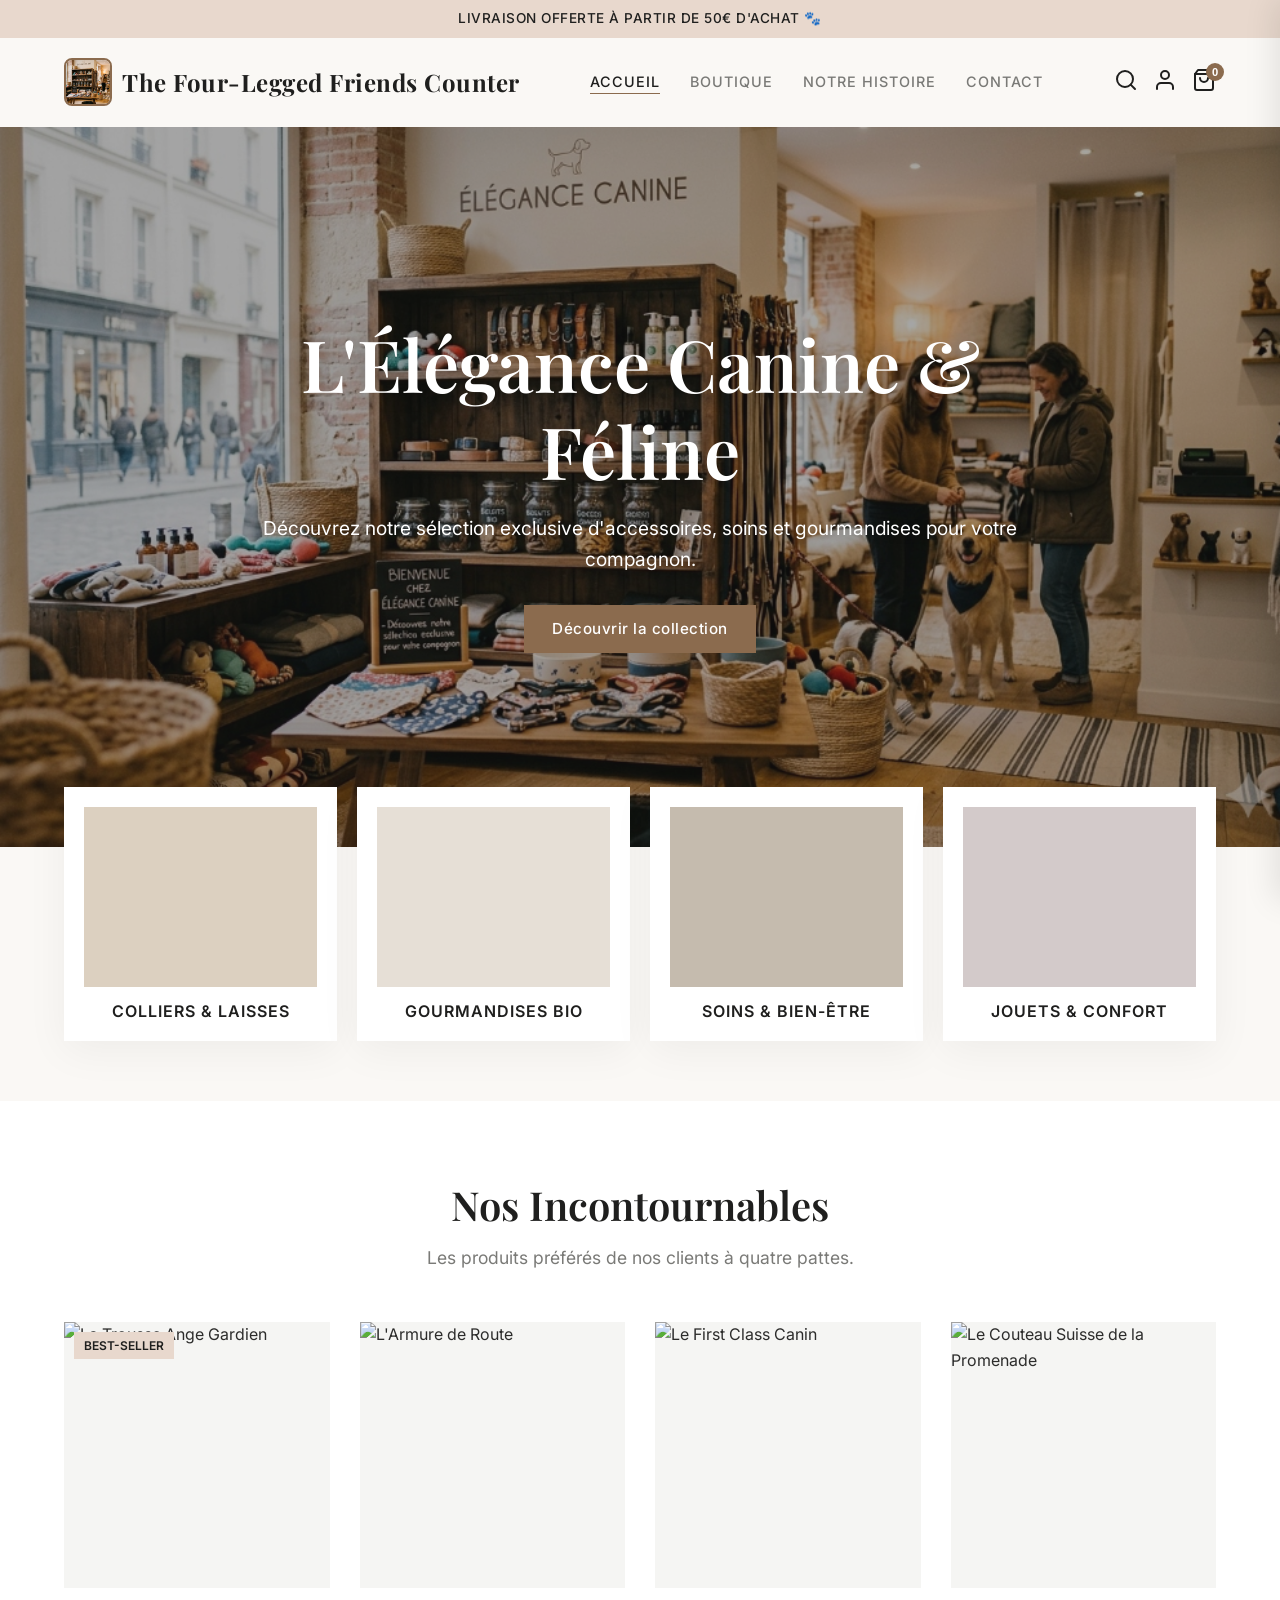
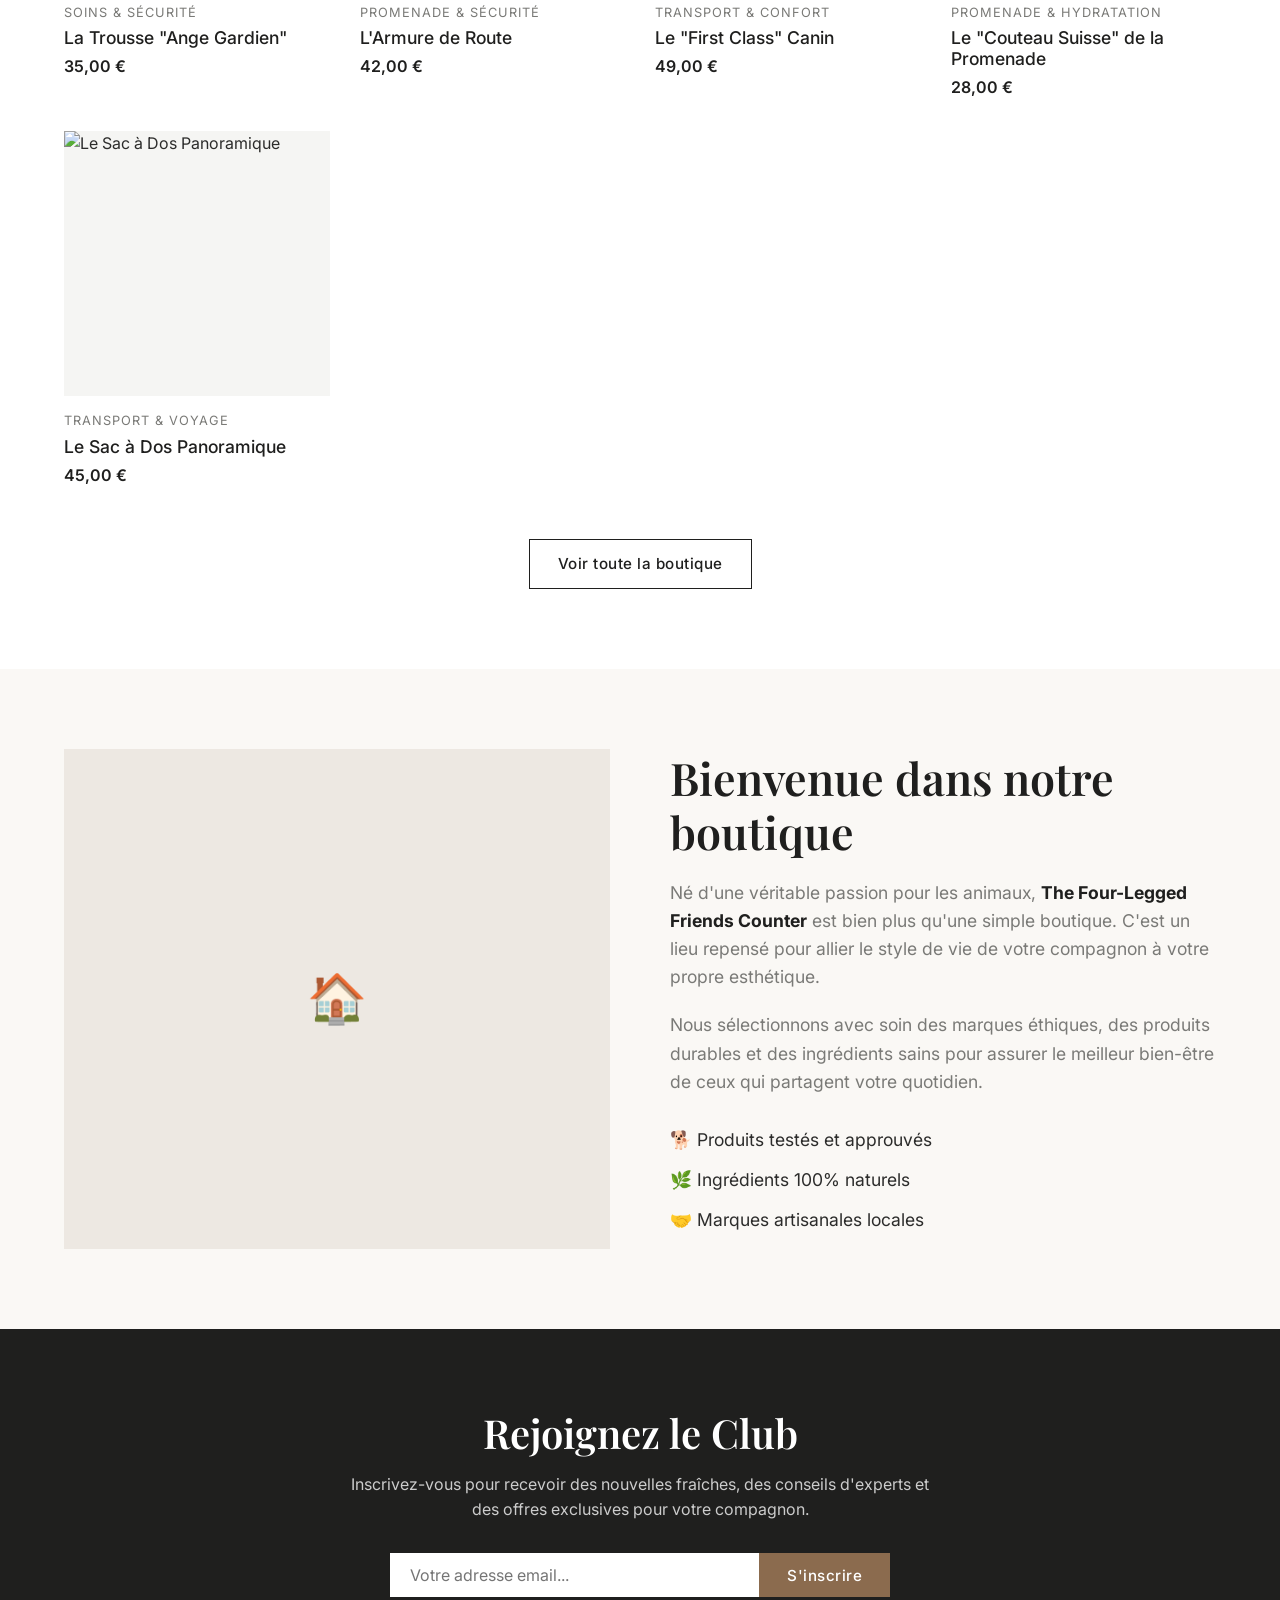
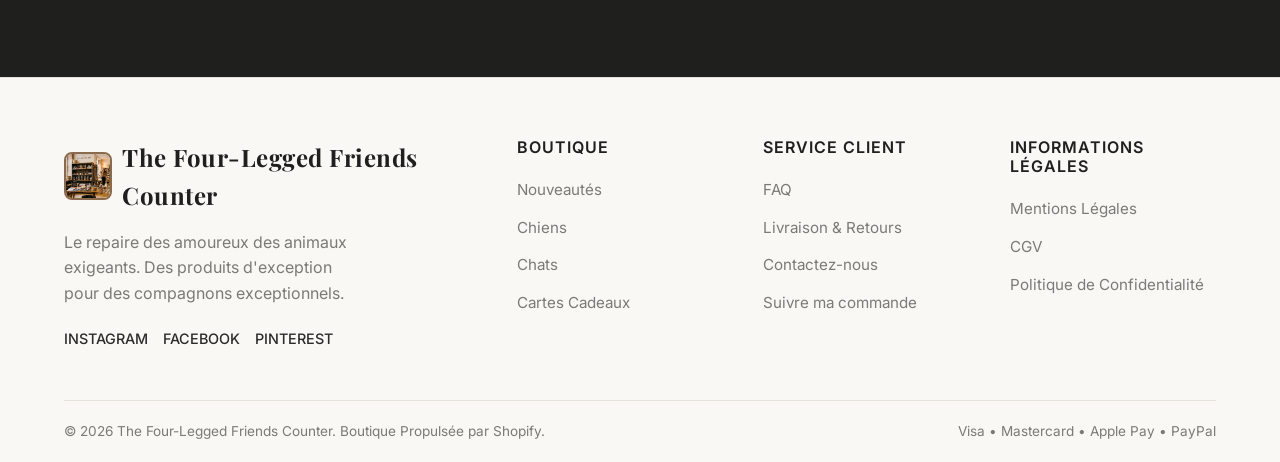
==== index.html @ a569f959 "Add files via upload" ====
<!DOCTYPE html>
<html lang="fr">
<head>
    <meta charset="UTF-8">
    <meta name="viewport" content="width=device-width, initial-scale=1.0">
    <title>The Four-Legged Friends Counter - Boutique Premium</title>
    <meta name="description" content="Découvrez notre sélection exclusive d'accessoires, de soins et de gourmandises pour votre compagnon à quatre pattes.">
    <link href="https://fonts.googleapis.com/css2?family=Inter:wght@300;400;500;600&family=Playfair+Display:ital,wght@0,400;0,600;0,700;1,400&display=swap" rel="stylesheet">
    <link rel="stylesheet" href="styles.css">
</head>
<body>
    
    <!-- Notification Banner -->
    <div class="top-banner">
        <span>Livraison offerte à partir de 50€ d'achat 🐾</span>
    </div>

    <!-- Navigation -->
    <nav class="navbar">
        <div class="container nav-container">
            <div class="mobile-menu-btn" aria-label="Menu">
                <span></span>
                <span></span>
                <span></span>
            </div>
            
            <div class="logo">
                <img src="boutique-image.jpg" alt="Logo The Four-Legged Friends Counter" class="logo-image">
                <span class="logo-text">The Four-Legged Friends Counter</span>
            </div>
            
            <ul class="nav-links">
                <li><a href="#hero" class="active">Accueil</a></li>
                <li><a href="#shop">Boutique</a></li>
                <li><a href="#about">Notre Histoire</a></li>
                <li><a href="#contact">Contact</a></li>
            </ul>
            
            <div class="nav-icons">
                <button class="icon-btn" aria-label="Recherche">
                    <svg width="24" height="24" viewBox="0 0 24 24" fill="none" stroke="currentColor" stroke-width="2" stroke-linecap="round" stroke-linejoin="round"><circle cx="11" cy="11" r="8"></circle><line x1="21" y1="21" x2="16.65" y2="16.65"></line></svg>
                </button>
                <button class="icon-btn" aria-label="Compte">
                    <svg width="24" height="24" viewBox="0 0 24 24" fill="none" stroke="currentColor" stroke-width="2" stroke-linecap="round" stroke-linejoin="round"><path d="M20 21v-2a4 4 0 0 0-4-4H8a4 4 0 0 0-4 4v2"></path><circle cx="12" cy="7" r="4"></circle></svg>
                </button>
                <button class="icon-btn cart-btn" aria-label="Panier">
                    <svg width="24" height="24" viewBox="0 0 24 24" fill="none" stroke="currentColor" stroke-width="2" stroke-linecap="round" stroke-linejoin="round"><path d="M6 2L3 6v14a2 2 0 0 0 2 2h14a2 2 0 0 0 2-2V6l-3-4z"></path><line x1="3" y1="6" x2="21" y2="6"></line><path d="M16 10a4 4 0 0 1-8 0"></path></svg>
                    <span class="cart-count">0</span>
                </button>
            </div>
        </div>
    </nav>

    <!-- Hero Section -->
    <section id="hero" class="hero">
        <div class="hero-overlay"></div>
        <div class="hero-content">
            <h1 class="fade-in-up">L'Élégance Canine & Féline</h1>
            <p class="fade-in-up delay-1">Découvrez notre sélection exclusive d'accessoires, soins et gourmandises pour votre compagnon.</p>
            <div class="hero-actions fade-in-up delay-2">
                <a href="#shop" class="btn btn-primary">Découvrir la collection</a>
            </div>
        </div>
    </section>

    <!-- Categories -->
    <section class="categories">
        <div class="container categories-container scroll-reveal">
            <a href="#" class="category-card">
                <div class="category-img" style="background-color: #DCD0C0;"></div>
                <h3>Colliers & Laisses</h3>
            </a>
            <a href="#" class="category-card">
                <div class="category-img" style="background-color: #E6DFD6;"></div>
                <h3>Gourmandises Bio</h3>
            </a>
            <a href="#" class="category-card">
                <div class="category-img" style="background-color: #C5BBAE;"></div>
                <h3>Soins & Bien-être</h3>
            </a>
            <a href="#" class="category-card">
                <div class="category-img" style="background-color: #D3CACA;"></div>
                <h3>Jouets & Confort</h3>
            </a>
        </div>
    </section>

    <!-- Best Sellers -->
    <section id="shop" class="shop section-padding bg-light">
        <div class="container">
            <div class="section-header scroll-reveal">
                <h2>Nos Incontournables</h2>
                <p>Les produits préférés de nos clients à quatre pattes.</p>
            </div>
            
            <div class="product-grid">
                <!-- Product 1 -->
                <div class="product-card scroll-reveal delay-1">
                    <a href="product-ange-gardien.html" style="display: block; text-decoration: none; color: inherit;">
                        <div class="product-image">
                            <div class="badge-new">Best-seller</div>
                            <img src="https://ae01.alicdn.com/kf/Acf8ec74ff1d0488eab3ec6f177c57ce6x.jpg" alt="La Trousse Ange Gardien" />
                            <button class="quick-add" onclick="event.preventDefault(); window.location.href='product-ange-gardien.html'">Découvrir</button>
                        </div>
                    </a>
                    <div class="product-info">
                        <p class="category">Soins & Sécurité</p>
                        <h3><a href="product-ange-gardien.html">La Trousse "Ange Gardien"</a></h3>
                        <div class="price">35,00 €</div>
                    </div>
                </div>
                <!-- Product 2 -->
                <div class="product-card scroll-reveal delay-2">
                    <a href="product-armure-route.html" style="display: block; text-decoration: none; color: inherit;">
                        <div class="product-image">
                            <img src="https://ae01.alicdn.com/kf/S309991a40dd04640a1084c86e1a73d37F.jpg" alt="L'Armure de Route" />
                            <button class="quick-add" onclick="event.preventDefault(); window.location.href='product-armure-route.html'">Découvrir</button>
                        </div>
                    </a>
                    <div class="product-info">
                        <p class="category">Promenade & Sécurité</p>
                        <h3><a href="product-armure-route.html">L'Armure de Route</a></h3>
                        <div class="price">42,00 €</div>
                    </div>
                </div>
                <!-- Product 3 -->
                <div class="product-card scroll-reveal delay-3">
                    <a href="product-first-class.html" style="display: block; text-decoration: none; color: inherit;">
                        <div class="product-image">
                            <img src="https://ae01.alicdn.com/kf/S0fc1a9489b9b43ae8da433bcb923e2eeB.jpg" alt="Le First Class Canin" />
                            <button class="quick-add" onclick="event.preventDefault(); window.location.href='product-first-class.html'">Découvrir</button>
                        </div>
                    </a>
                    <div class="product-info">
                        <p class="category">Transport & Confort</p>
                        <h3><a href="product-first-class.html">Le "First Class" Canin</a></h3>
                        <div class="price">49,00 €</div>
                    </div>
                </div>
                <!-- Product 4 -->
                <div class="product-card scroll-reveal delay-4">
                    <a href="product-couteau-suisse.html" style="display: block; text-decoration: none; color: inherit;">
                        <div class="product-image">
                            <img src="https://ae01.alicdn.com/kf/S9a13d225f34943d09e1323f3414703ceE.jpg" alt="Le Couteau Suisse de la Promenade" />
                            <button class="quick-add" onclick="event.preventDefault(); window.location.href='product-couteau-suisse.html'">Découvrir</button>
                        </div>
                    </a>
                    <div class="product-info">
                        <p class="category">Promenade & Hydratation</p>
                        <h3><a href="product-couteau-suisse.html">Le "Couteau Suisse" de la Promenade</a></h3>
                        <div class="price">28,00 €</div>
                    </div>
                </div>
                <!-- Product 5 -->
                <div class="product-card scroll-reveal delay-1">
                    <a href="product-sac-a-dos.html" style="display: block; text-decoration: none; color: inherit;">
                        <div class="product-image">
                            <img src="https://ae01.alicdn.com/kf/S049ee8495c1d48ef8c4969fe3171468e9.jpg" alt="Le Sac à Dos Panoramique" />
                            <button class="quick-add" onclick="event.preventDefault(); window.location.href='product-sac-a-dos.html'">Découvrir</button>
                        </div>
                    </a>
                    <div class="product-info">
                        <p class="category">Transport & Voyage</p>
                        <h3><a href="product-sac-a-dos.html">Le Sac à Dos Panoramique</a></h3>
                        <div class="price">45,00 €</div>
                    </div>
                </div>
            </div>
            
            <div class="view-all text-center" style="margin-top: 50px;">
                <a href="#" class="btn btn-outline">Voir toute la boutique</a>
            </div>
        </div>
    </section>

    <!-- About Section -->
    <section id="about" class="about section-padding">
        <div class="container about-container">
            <div class="about-image scroll-reveal">
                <!-- Placeholder for boutique picture -->
                <div class="image-wrapper" style="background-color: #EDE8E2; width: 100%; height: 500px; display: flex; align-items: center; justify-content: center; font-size: 3rem;">
                    🏠
                </div>
            </div>
            <div class="about-content scroll-reveal delay-2">
                <h2>Bienvenue dans notre boutique</h2>
                <p>Né d'une véritable passion pour les animaux, <strong>The Four-Legged Friends Counter</strong> est bien plus qu'une simple boutique. C'est un lieu repensé pour allier le style de vie de votre compagnon à votre propre esthétique.</p>
                <p>Nous sélectionnons avec soin des marques éthiques, des produits durables et des ingrédients sains pour assurer le meilleur bien-être de ceux qui partagent votre quotidien.</p>
                <ul class="benefits">
                    <li>🐕 Produits testés et approuvés</li>
                    <li>🌿 Ingrédients 100% naturels</li>
                    <li>🤝 Marques artisanales locales</li>
                </ul>
            </div>
        </div>
    </section>

    <!-- Newsletter -->
    <section class="newsletter bg-dark section-padding text-center">
        <div class="container">
            <div class="newsletter-content scroll-reveal">
                <h2>Rejoignez le Club</h2>
                <p>Inscrivez-vous pour recevoir des nouvelles fraîches, des conseils d'experts et des offres exclusives pour votre compagnon.</p>
                <form class="newsletter-form" onsubmit="event.preventDefault(); alert('Merci pour votre inscription !');">
                    <input type="email" placeholder="Votre adresse email..." required>
                    <button type="submit" class="btn btn-primary">S'inscrire</button>
                </form>
            </div>
        </div>
    </section>

    <!-- Footer -->
    <footer id="contact" class="footer">
        <div class="container">
            <div class="footer-grid">
                <div class="footer-brand">
                    <div class="logo">
                        <img src="boutique-image.jpg" alt="Logo Boutique" class="logo-image">
                        <span class="logo-text">The Four-Legged Friends Counter</span>
                    </div>
                    <p>Le repaire des amoureux des animaux exigeants. Des produits d'exception pour des compagnons exceptionnels.</p>
                    <div class="socials">
                        <a href="#">Instagram</a>
                        <a href="#">Facebook</a>
                        <a href="#">Pinterest</a>
                    </div>
                </div>
                
                <div class="footer-links">
                    <h3>Boutique</h3>
                    <ul>
                        <li><a href="#">Nouveautés</a></li>
                        <li><a href="#">Chiens</a></li>
                        <li><a href="#">Chats</a></li>
                        <li><a href="#">Cartes Cadeaux</a></li>
                    </ul>
                </div>
                
                <div class="footer-links">
                    <h3>Service Client</h3>
                    <ul>
                        <li><a href="#">FAQ</a></li>
                        <li><a href="#">Livraison & Retours</a></li>
                        <li><a href="#">Contactez-nous</a></li>
                        <li><a href="#">Suivre ma commande</a></li>
                    </ul>
                </div>
                
                <div class="footer-links">
                    <h3>Informations Légales</h3>
                    <ul>
                        <li><a href="#">Mentions Légales</a></li>
                        <li><a href="#">CGV</a></li>
                        <li><a href="#">Politique de Confidentialité</a></li>
                    </ul>
                </div>
            </div>
            <div class="footer-bottom">
                <p>&copy; 2026 The Four-Legged Friends Counter. Boutique Propulsée par Shopify.</p>
                <div class="payments">
                    <!-- Text placeholders for payment icons -->
                    <span>Visa</span> • <span>Mastercard</span> • <span>Apple Pay</span> • <span>PayPal</span>
                </div>
            </div>
        </div>
    </footer>

    <!-- Cart Sidebar (Overlay) -->
    <div class="cart-overlay"></div>
    <div class="cart-sidebar">
        <div class="cart-header">
            <h3>Votre Panier</h3>
            <button class="close-cart">&times;</button>
        </div>
        <div class="cart-items">
            <!-- Empty state -->
            <div class="empty-cart">
                <div class="cart-icon">🛒</div>
                <p>Votre panier est vide pour le moment.</p>
                <button class="btn btn-primary close-cart-btn">Continuer mes achats</button>
            </div>
        </div>
        <div class="cart-footer" style="display: none;">
            <div class="cart-total">
                <span>Sous-total</span>
                <span class="total-price">0,00 €</span>
            </div>
            <p class="tax-note">Taxes incluses et frais de port calculés à l'étape de paiement.</p>
            <button class="btn btn-primary btn-full checkout-btn">Procéder au paiement</button>
        </div>
    </div>

    <script src="script.js"></script>
</body>
</html>
---- styles.css ----
/* Base & Variables */
:root {
    /* Colors inspired by "Élégance Canine" boutique: Warm, earthy, elegant */
    --clr-bg: #FAF8F5; /* Warm off-white */
    --clr-text: #2C2C2B; /* Dark slate for text */
    --clr-text-light: #7A7A77;
    --clr-primary: #8B6B4E; /* Earthy brown/gold */
    --clr-primary-hover: #73573D;
    --clr-accent: #E8D8CD; /* Light cream/blush */
    --clr-border: #E5E0D8;
    --clr-dark: #1F1F1E;
    
    /* Typography */
    --font-heading: 'Playfair Display', serif;
    --font-body: 'Inter', sans-serif;
    
    --transition-fast: 0.2s ease;
    --transition-smooth: 0.4s cubic-bezier(0.25, 0.8, 0.25, 1);
}

* {
    margin: 0;
    padding: 0;
    box-sizing: border-box;
}

html {
    scroll-behavior: smooth;
}

body {
    font-family: var(--font-body);
    background-color: var(--clr-bg);
    color: var(--clr-text);
    line-height: 1.6;
    overflow-x: hidden;
}

img {
    max-width: 100%;
    height: auto;
    display: block;
}

a {
    text-decoration: none;
    color: inherit;
    transition: var(--transition-fast);
}

ul {
    list-style: none;
}

h1, h2, h3, h4, h5, h6 {
    font-family: var(--font-heading);
    font-weight: 600;
    line-height: 1.2;
    color: var(--clr-dark);
}

.container {
    max-width: 1280px;
    margin: 0 auto;
    padding: 0 5%;
}

.text-center { text-align: center; }
.section-padding { padding: 80px 0; }
.bg-light { background-color: #FFFFFF; }
.bg-dark { background-color: var(--clr-dark); color: #fff; }

/* Buttons */
.btn {
    display: inline-block;
    padding: 12px 28px;
    font-family: var(--font-body);
    font-weight: 500;
    text-align: center;
    border: none;
    cursor: pointer;
    transition: var(--transition-smooth);
    letter-spacing: 0.5px;
    font-size: 0.95rem;
}

.btn-primary {
    background-color: var(--clr-primary);
    color: #fff;
}

.btn-primary:hover {
    background-color: var(--clr-primary-hover);
}

.btn-outline {
    background-color: transparent;
    border: 1px solid var(--clr-dark);
    color: var(--clr-dark);
}

.btn-outline:hover {
    background-color: var(--clr-dark);
    color: #fff;
}

.btn-full {
    width: 100%;
}

/* Top Banner */
.top-banner {
    background-color: var(--clr-accent);
    color: var(--clr-dark);
    text-align: center;
    padding: 8px;
    font-size: 0.85rem;
    font-weight: 500;
    letter-spacing: 0.5px;
    text-transform: uppercase;
}

/* Navbar */
.navbar {
    background-color: var(--clr-bg);
    padding: 20px 0;
    position: sticky;
    top: 0;
    z-index: 100;
    border-bottom: 1px solid transparent;
    transition: var(--transition-smooth);
}

.navbar.scrolled {
    background-color: rgba(250, 248, 245, 0.95);
    backdrop-filter: blur(8px);
    border-bottom: 1px solid var(--clr-border);
    padding: 15px 0;
}

.nav-container {
    display: flex;
    justify-content: space-between;
    align-items: center;
}

.logo {
    display: flex;
    align-items: center;
    gap: 10px;
    font-family: var(--font-heading);
    font-size: 1.5rem;
    font-weight: 700;
    color: var(--clr-dark);
}

.logo-image {
    height: 48px;
    width: 48px;
    object-fit: cover;
    border-radius: 8px;
    border: 2px solid var(--clr-primary);
}

.logo-text {
    letter-spacing: 0.5px;
}

.nav-links {
    display: flex;
    gap: 30px;
}

.nav-links a {
    font-size: 0.9rem;
    font-weight: 500;
    text-transform: uppercase;
    letter-spacing: 1px;
    color: var(--clr-text-light);
    position: relative;
}

.nav-links a::after {
    content: '';
    position: absolute;
    width: 0;
    height: 1px;
    bottom: -4px;
    left: 0;
    background-color: var(--clr-primary);
    transition: var(--transition-smooth);
}

.nav-links a:hover, .nav-links a.active {
    color: var(--clr-dark);
}

.nav-links a:hover::after, .nav-links a.active::after {
    width: 100%;
}

.nav-icons {
    display: flex;
    gap: 15px;
}

.icon-btn {
    background: none;
    border: none;
    color: var(--clr-dark);
    cursor: pointer;
    position: relative;
    transition: var(--transition-fast);
}

.icon-btn:hover {
    color: var(--clr-primary);
}

.cart-btn .cart-count {
    position: absolute;
    top: -5px;
    right: -8px;
    background-color: var(--clr-primary);
    color: white;
    font-size: 0.7rem;
    font-weight: bold;
    width: 18px;
    height: 18px;
    border-radius: 50%;
    display: flex;
    align-items: center;
    justify-content: center;
}

.mobile-menu-btn {
    display: none;
    cursor: pointer;
    flex-direction: column;
    gap: 5px;
}

.mobile-menu-btn span {
    width: 24px;
    height: 2px;
    background-color: var(--clr-dark);
}

/* Hero Section */
.hero {
    position: relative;
    height: 80vh;
    min-height: 500px;
    display: flex;
    align-items: center;
    justify-content: center;
    text-align: center;
    background: url('boutique-image.jpg') center/cover no-repeat;
}

.hero-overlay {
    position: absolute;
    top: 0;
    left: 0;
    width: 100%;
    height: 100%;
    background: rgba(31, 31, 30, 0.4); /* Dark muted overlay */
}

.hero-content {
    position: relative;
    z-index: 2;
    color: #fff;
    max-width: 800px;
    padding: 0 20px;
}

.hero h1 {
    font-size: 4.5rem;
    color: #fff;
    margin-bottom: 20px;
    text-shadow: 0 4px 20px rgba(0,0,0,0.2);
}

.hero p {
    font-size: 1.2rem;
    margin-bottom: 30px;
    text-shadow: 0 2px 10px rgba(0,0,0,0.2);
}

/* Categories Overlap */
.categories {
    margin-top: -60px;
    position: relative;
    z-index: 10;
    padding-bottom: 60px;
}

.categories-container {
    display: grid;
    grid-template-columns: repeat(4, 1fr);
    gap: 20px;
}

.category-card {
    background: #fff;
    box-shadow: 0 10px 40px rgba(0,0,0,0.05);
    padding: 20px;
    text-align: center;
    transition: var(--transition-smooth);
}

.category-card:hover {
    transform: translateY(-5px);
    box-shadow: 0 15px 40px rgba(0,0,0,0.1);
}

.category-img {
    height: 180px;
    margin-bottom: 15px;
    background-position: center;
    background-size: cover;
}

.category-card h3 {
    font-family: var(--font-body);
    font-size: 1rem;
    text-transform: uppercase;
    letter-spacing: 1px;
}

/* Shop Section (Products) */
.section-header {
    text-align: center;
    margin-bottom: 50px;
}

.section-header h2 {
    font-size: 2.5rem;
    margin-bottom: 15px;
}

.section-header p {
    color: var(--clr-text-light);
    font-size: 1.1rem;
}

.product-grid {
    display: grid;
    grid-template-columns: repeat(auto-fill, minmax(260px, 1fr));
    gap: 30px;
}

.product-card {
    group: product;
}

.product-image {
    position: relative;
    overflow: hidden;
    background-color: #F5F5F3;
    aspect-ratio: 1;
    margin-bottom: 15px;
}

.product-image img {
    width: 100%;
    height: 100%;
    object-fit: cover;
    transition: transform 0.6s ease;
}

.product-card:hover .product-image img {
    transform: scale(1.05);
}

.badge-new {
    position: absolute;
    top: 10px;
    left: 10px;
    background: var(--clr-accent);
    color: var(--clr-dark);
    font-size: 0.75rem;
    font-weight: 600;
    padding: 4px 10px;
    text-transform: uppercase;
    z-index: 2;
}

.quick-add {
    position: absolute;
    bottom: -50px;
    left: 0;
    width: 100%;
    background: rgba(255,255,255,0.9);
    backdrop-filter: blur(4px);
    border: none;
    padding: 12px;
    font-family: var(--font-body);
    font-weight: 500;
    color: var(--clr-dark);
    cursor: pointer;
    transition: bottom 0.3s ease, background 0.3s ease;
    z-index: 2;
}

.quick-add:hover {
    background: var(--clr-primary);
    color: #fff;
}

.product-card:hover .quick-add {
    bottom: 0;
}

.product-info .category {
    font-size: 0.8rem;
    color: var(--clr-text-light);
    text-transform: uppercase;
    letter-spacing: 1px;
    margin-bottom: 4px;
}

.product-info h3 {
    font-family: var(--font-body);
    font-size: 1.1rem;
    font-weight: 500;
    margin-bottom: 6px;
}

.product-info .price {
    font-weight: 600;
    color: var(--clr-dark);
}

/* About Section */
.about-container {
    display: grid;
    grid-template-columns: 1fr 1fr;
    gap: 60px;
    align-items: center;
}

.about-content h2 {
    font-size: 2.8rem;
    margin-bottom: 20px;
}

.about-content p {
    margin-bottom: 20px;
    color: var(--clr-text-light);
    font-size: 1.1rem;
}

.about-content strong {
    color: var(--clr-dark);
}

.benefits {
    margin-top: 30px;
}

.benefits li {
    font-size: 1.1rem;
    margin-bottom: 12px;
    display: flex;
    align-items: center;
    gap: 10px;
}

/* Newsletter */
.newsletter-content h2 {
    color: #fff;
    font-size: 2.5rem;
    margin-bottom: 15px;
}

.newsletter-content p {
    color: #ccc;
    margin-bottom: 30px;
    max-width: 600px;
    margin-left: auto;
    margin-right: auto;
}

.newsletter-form {
    display: flex;
    max-width: 500px;
    margin: 0 auto;
}

.newsletter-form input {
    flex: 1;
    padding: 12px 20px;
    border: none;
    font-family: var(--font-body);
    font-size: 1rem;
    outline: none;
}

.newsletter-form .btn {
    border-radius: 0;
}

/* Footer */
.footer {
    background-color: var(--clr-bg);
    padding: 60px 0 20px;
    border-top: 1px solid var(--clr-border);
}

.footer-grid {
    display: grid;
    grid-template-columns: 2fr 1fr 1fr 1fr;
    gap: 40px;
    margin-bottom: 50px;
}

.footer-brand p {
    color: var(--clr-text-light);
    margin: 15px 0 20px;
    max-width: 300px;
}

.socials {
    display: flex;
    gap: 15px;
}

.socials a {
    font-size: 0.9rem;
    font-weight: 500;
    text-transform: uppercase;
}

.socials a:hover {
    color: var(--clr-primary);
}

.footer-links h3 {
    font-family: var(--font-body);
    font-size: 1rem;
    text-transform: uppercase;
    letter-spacing: 1px;
    margin-bottom: 20px;
}

.footer-links li {
    margin-bottom: 12px;
}

.footer-links a {
    color: var(--clr-text-light);
    font-size: 0.95rem;
}

.footer-links a:hover {
    color: var(--clr-primary);
}

.footer-bottom {
    display: flex;
    justify-content: space-between;
    align-items: center;
    padding-top: 20px;
    border-top: 1px solid var(--clr-border);
    color: var(--clr-text-light);
    font-size: 0.85rem;
}

/* Cart Sidebar */
.cart-overlay {
    position: fixed;
    top: 0; left: 0; right: 0; bottom: 0;
    background: rgba(0,0,0,0.5);
    z-index: 999;
    opacity: 0;
    pointer-events: none;
    transition: opacity 0.3s ease;
}

.cart-overlay.active {
    opacity: 1;
    pointer-events: all;
}

.cart-sidebar {
    position: fixed;
    top: 0; right: -400px;
    width: 400px;
    height: 100vh;
    background: #fff;
    z-index: 1000;
    box-shadow: -5px 0 30px rgba(0,0,0,0.1);
    transition: right 0.4s cubic-bezier(0.25, 0.8, 0.25, 1);
    display: flex;
    flex-direction: column;
}

.cart-sidebar.active {
    right: 0;
}

.cart-header {
    display: flex;
    justify-content: space-between;
    align-items: center;
    padding: 20px;
    border-bottom: 1px solid var(--clr-border);
}

.cart-header h3 {
    margin: 0;
}

.close-cart {
    background: none;
    border: none;
    font-size: 1.5rem;
    cursor: pointer;
    color: var(--clr-text-light);
}

.cart-items {
    flex: 1;
    padding: 20px;
    overflow-y: auto;
    display: flex;
    flex-direction: column;
}

.empty-cart {
    margin: auto;
    text-align: center;
}

.empty-cart .cart-icon {
    font-size: 3rem;
    margin-bottom: 15px;
    opacity: 0.5;
}

.empty-cart p {
    color: var(--clr-text-light);
    margin-bottom: 20px;
}

.cart-footer {
    padding: 20px;
    border-top: 1px solid var(--clr-border);
    background: #FAFAFA;
}

.cart-total {
    display: flex;
    justify-content: space-between;
    font-size: 1.1rem;
    font-weight: 600;
    margin-bottom: 10px;
}

.tax-note {
    font-size: 0.8rem;
    color: var(--clr-text-light);
    margin-bottom: 20px;
    text-align: center;
}

/* Animations */
.fade-in-up {
    opacity: 0;
    transform: translateY(30px);
    animation: fadeInUp 0.8s forwards;
}

.scroll-reveal {
    opacity: 0;
    transform: translateY(30px);
    transition: all 0.8s cubic-bezier(0.25, 0.8, 0.25, 1);
}

.scroll-reveal.active {
    opacity: 1;
    transform: translateY(0);
}

.delay-1 { animation-delay: 0.2s; transition-delay: 0.2s; }
.delay-2 { animation-delay: 0.4s; transition-delay: 0.4s; }
.delay-3 { animation-delay: 0.6s; transition-delay: 0.6s; }
.delay-4 { animation-delay: 0.8s; transition-delay: 0.8s; }

@keyframes fadeInUp {
    to {
        opacity: 1;
        transform: translateY(0);
    }
}

/* Product Page Styles */
.product-detail-section {
    padding: 120px 0 80px;
    background-color: var(--clr-bg);
}

.product-detail-container {
    display: grid;
    grid-template-columns: 1fr 1fr;
    gap: 60px;
    align-items: start;
}

.product-gallery {
    display: flex;
    flex-direction: column;
    gap: 15px;
}

.main-image {
    width: 100%;
    background: #fff;
    border-radius: 8px;
    overflow: hidden;
}

.main-image img {
    width: 100%;
    height: auto;
    object-fit: contain;
}

.thumbnails {
    display: flex;
    gap: 10px;
    overflow-x: auto;
    padding-bottom: 5px;
}

.thumbnails img {
    width: 80px;
    height: 80px;
    object-fit: cover;
    border-radius: 4px;
    cursor: pointer;
    border: 2px solid transparent;
    transition: var(--transition-fast);
}

.thumbnails img:hover, .thumbnails img.active {
    border-color: var(--clr-primary);
}

.product-meta .category {
    color: var(--clr-primary);
    text-transform: uppercase;
    font-size: 0.85rem;
    font-weight: 600;
    letter-spacing: 1px;
    margin-bottom: 15px;
}

.product-meta h1 {
    font-size: 2.5rem;
    margin-bottom: 15px;
}

.product-meta .price {
    font-size: 1.5rem;
    font-weight: 600;
    color: var(--clr-dark);
    margin-bottom: 30px;
}

.product-description {
    font-size: 1.05rem;
    color: var(--clr-text);
    margin-bottom: 40px;
}

.product-description p {
    margin-bottom: 15px;
}

.product-description ul {
    margin-bottom: 20px;
    padding-left: 20px;
}

.product-description li {
    margin-bottom: 8px;
    list-style-type: disc;
}

.product-actions {
    display: flex;
    gap: 15px;
    margin-bottom: 40px;
    padding-top: 30px;
    border-top: 1px solid var(--clr-border);
}

.quantity-selector {
    display: flex;
    align-items: center;
    border: 1px solid var(--clr-border);
    border-radius: 4px;
}

.quantity-btn {
    background: transparent;
    border: none;
    padding: 10px 15px;
    font-size: 1.2rem;
    cursor: pointer;
    color: var(--clr-dark);
}

.quantity-input {
    width: 50px;
    text-align: center;
    border: none;
    font-size: 1rem;
    font-family: var(--font-body);
    background: transparent;
}

.add-to-cart-btn {
    flex: 1;
    padding: 15px 30px;
    font-size: 1.1rem;
}

/* Responsive */
@media (max-width: 900px) {
    .nav-links { display: none; }
    .mobile-menu-btn { display: flex; }
    
    .hero h1 { font-size: 3rem; }
    
    .categories-container {
        grid-template-columns: repeat(2, 1fr);
    }
    
    .about-container, .footer-grid {
        grid-template-columns: 1fr;
    }
    
    .footer-bottom {
        flex-direction: column;
        gap: 15px;
        text-align: center;
    }

    .cart-sidebar {
        width: 100%;
        right: -100%;
    }
}
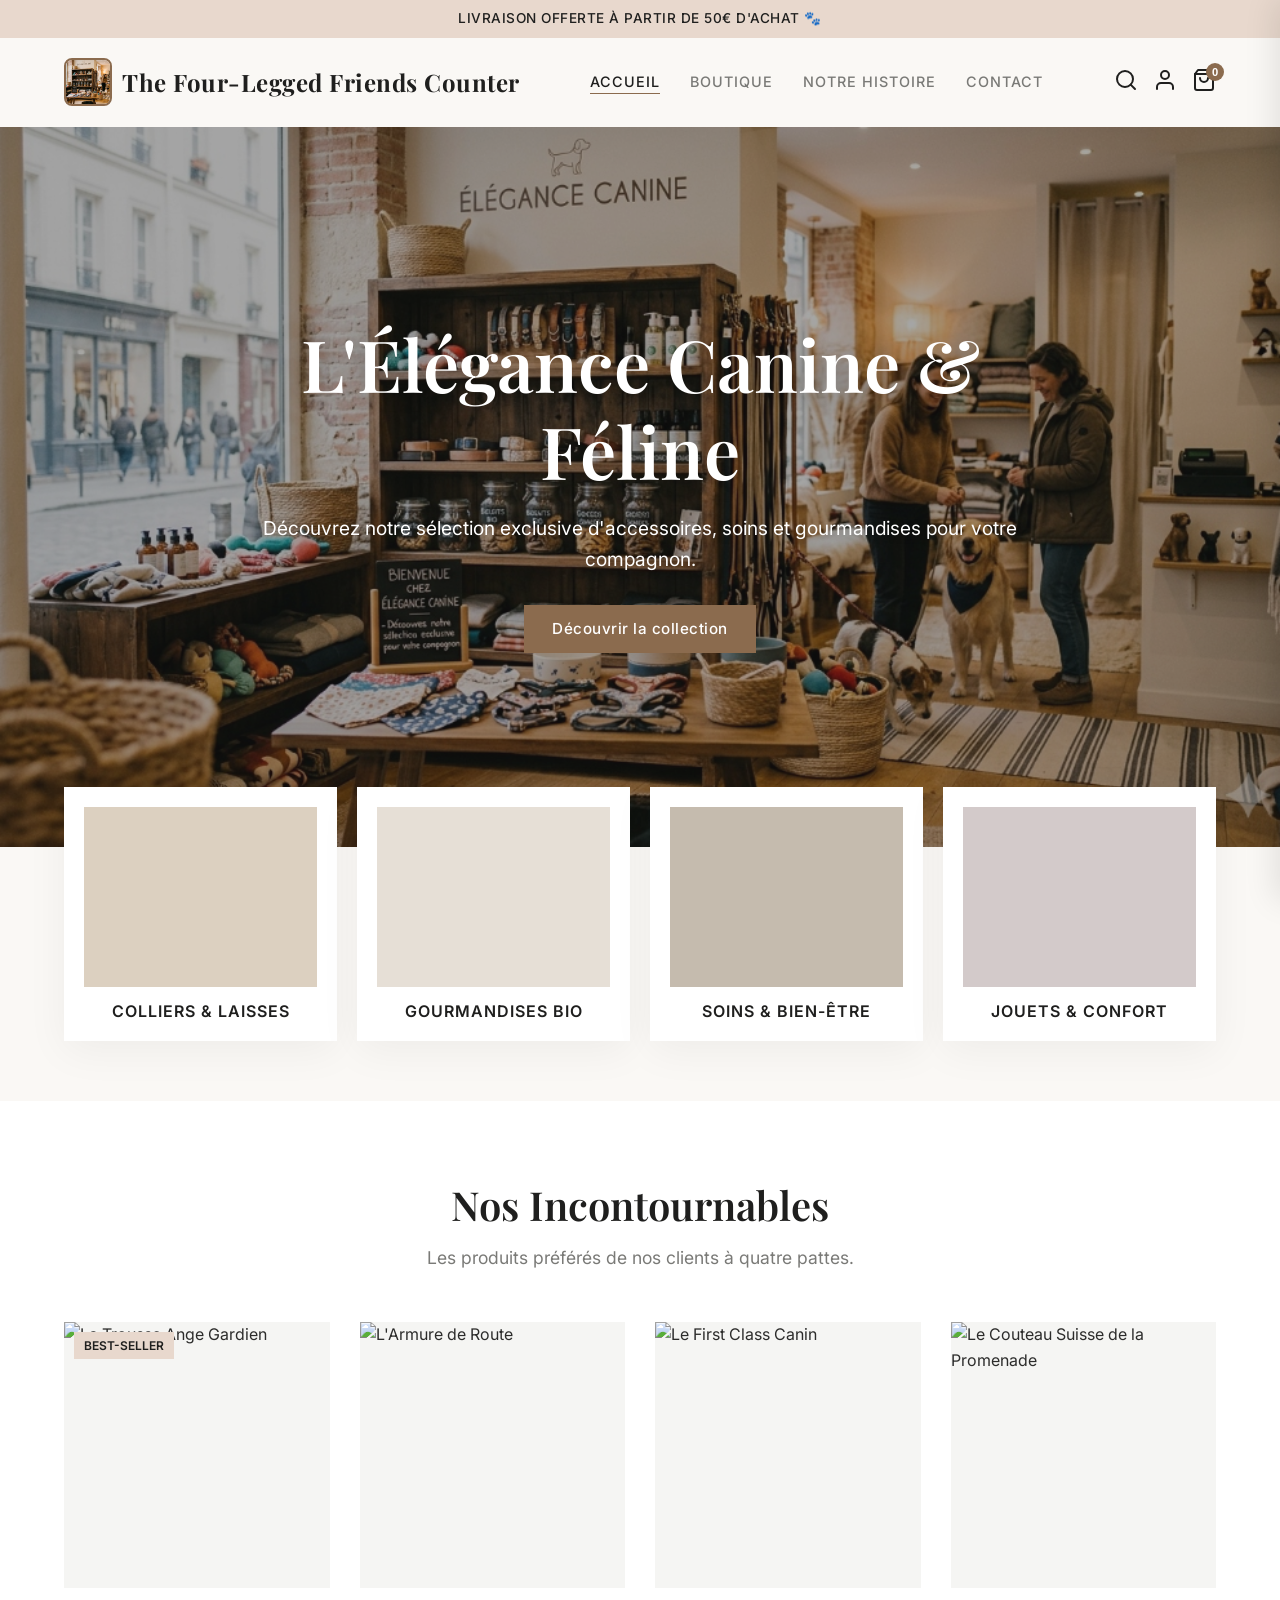
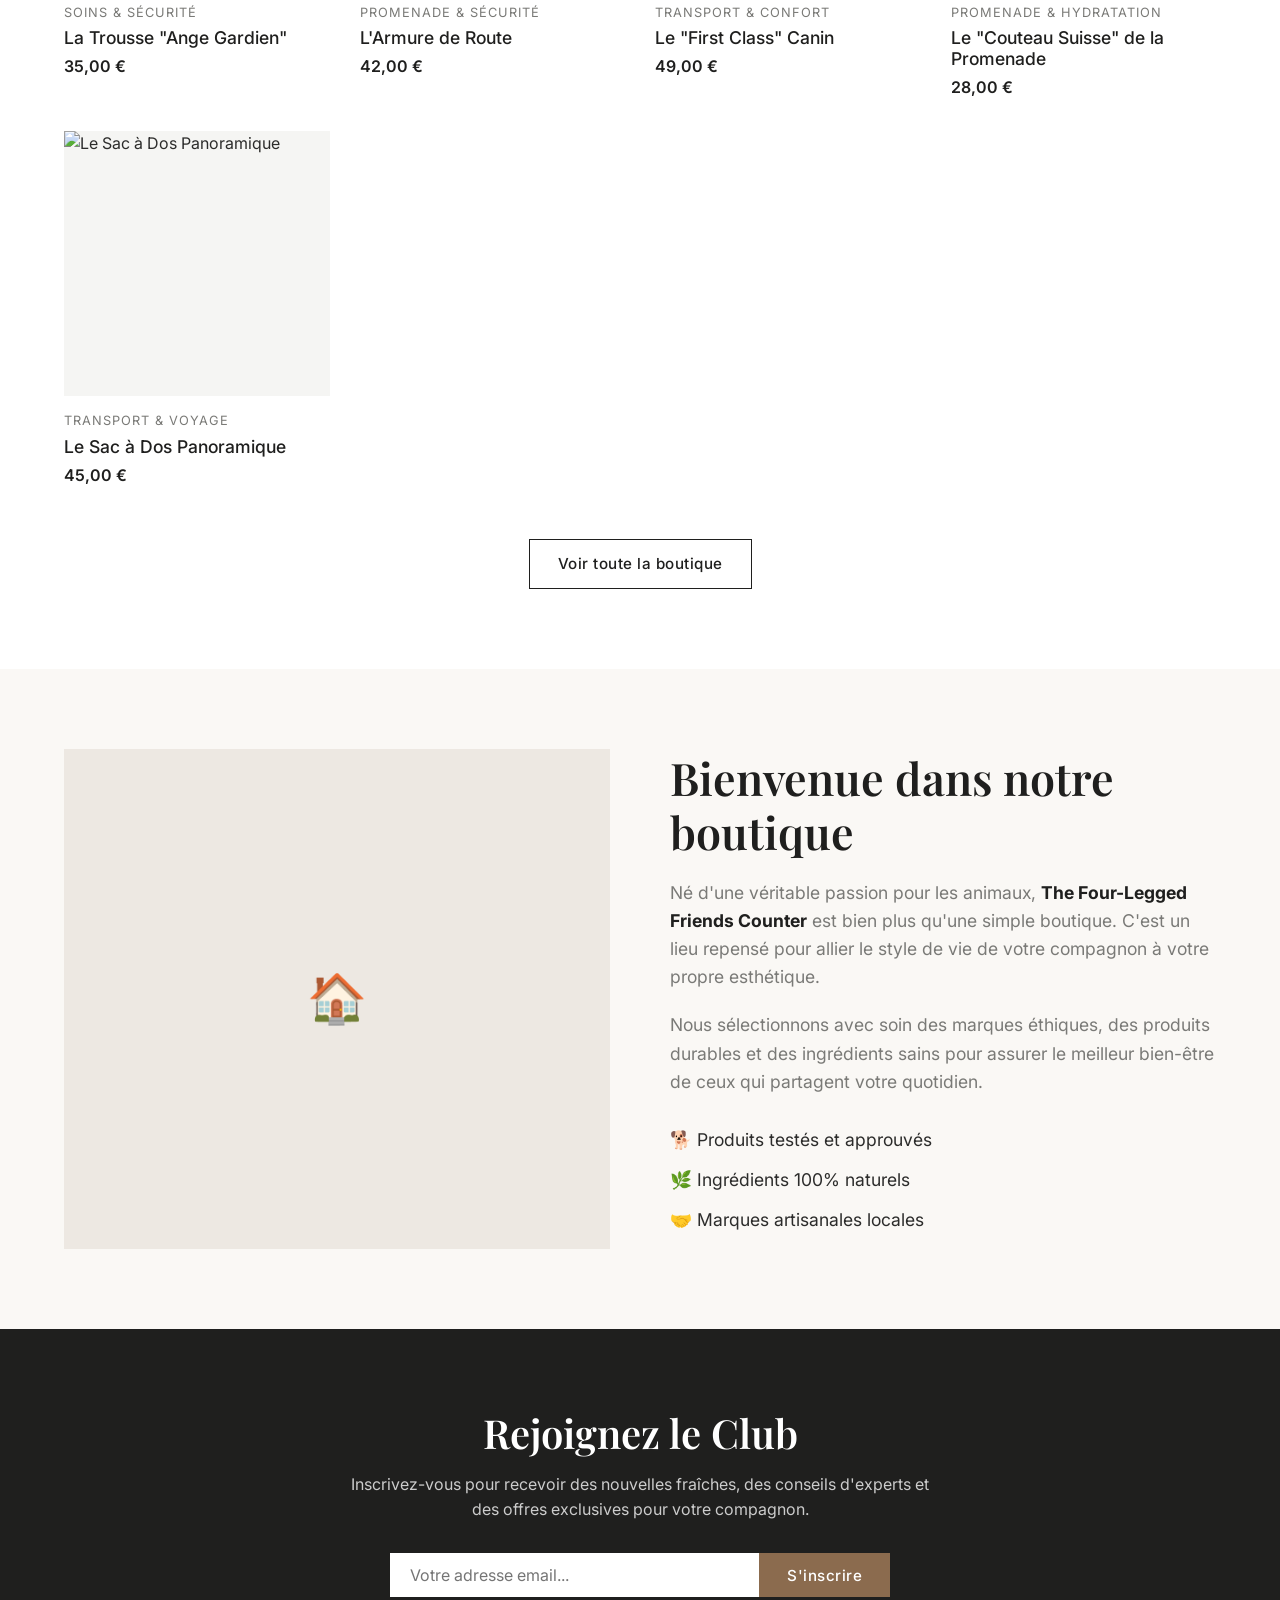
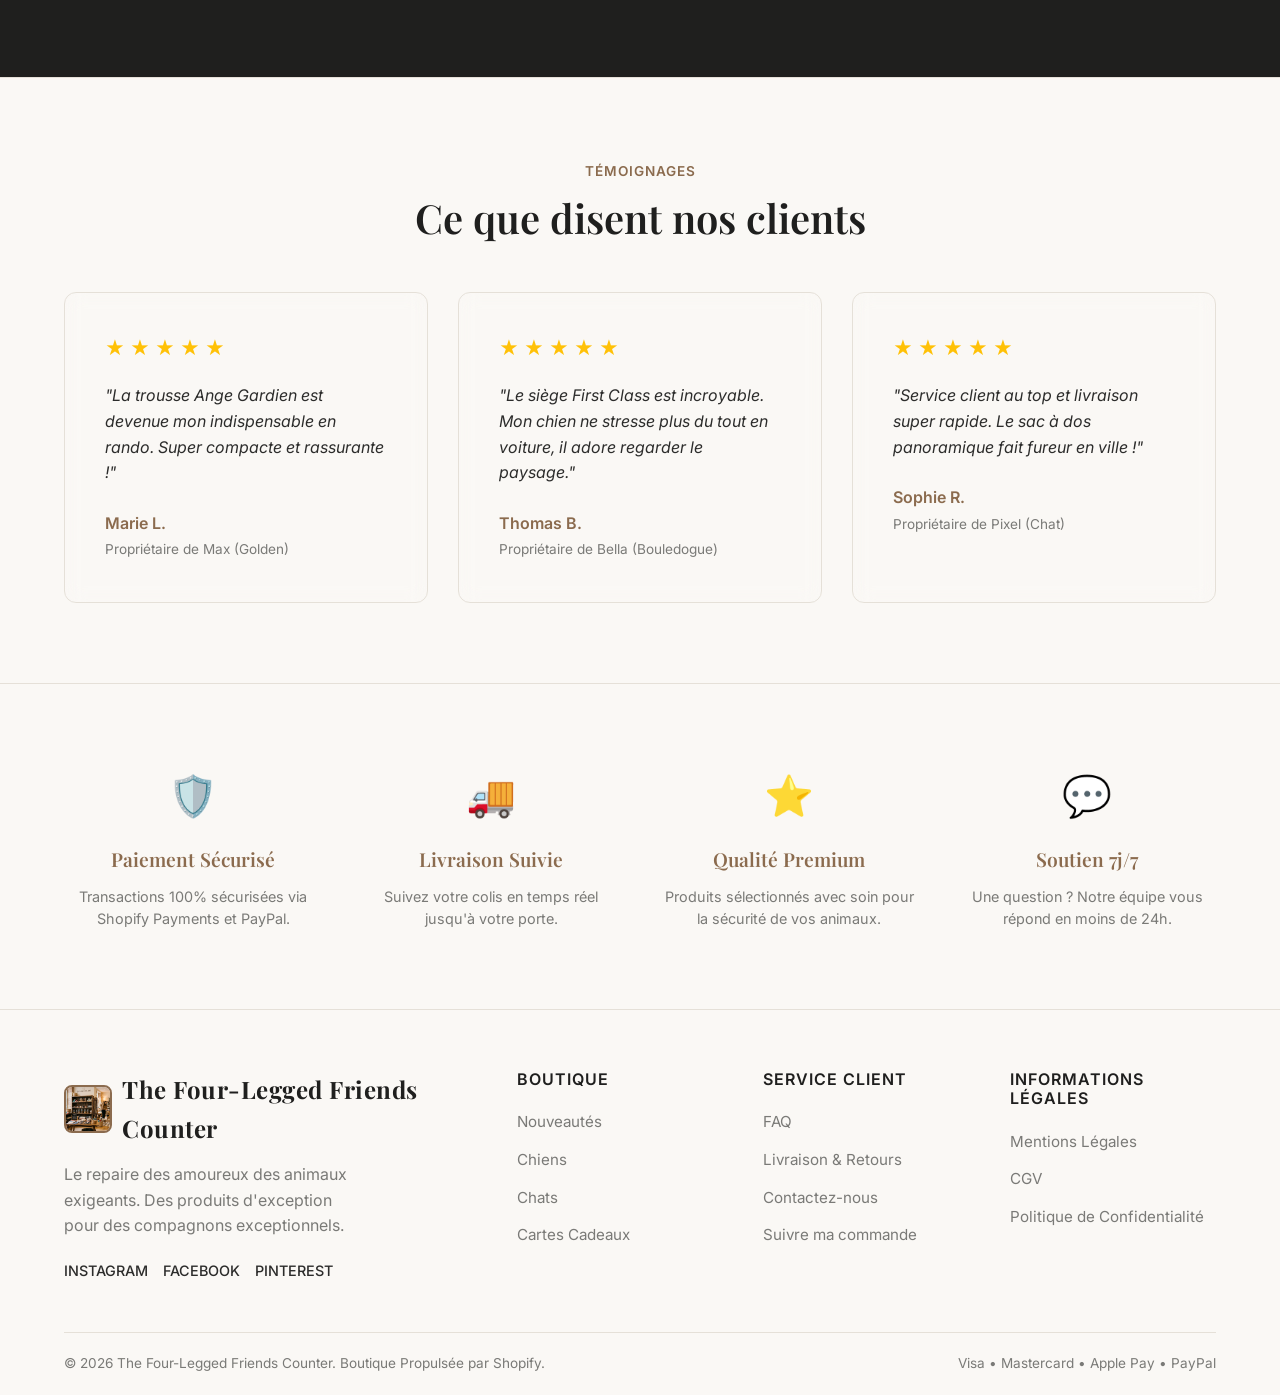
==== commit 3a21134f: "Add files via upload" ====
--- a/index.html
+++ b/index.html
@@ -3,8 +3,27 @@
 <head>
     <meta charset="UTF-8">
     <meta name="viewport" content="width=device-width, initial-scale=1.0">
-    <title>The Four-Legged Friends Counter - Boutique Premium</title>
-    <meta name="description" content="Découvrez notre sélection exclusive d'accessoires, de soins et de gourmandises pour votre compagnon à quatre pattes.">
+    <title>The Four-Legged Friends Counter - Boutique Premium pour Animaux</title>
+    
+    <!-- Primary Meta Tags -->
+    <meta name="title" content="The Four-Legged Friends Counter - Boutique Premium pour Animaux">
+    <meta name="description" content="Découvrez une sélection exclusive d'accessoires premium pour vos chiens et chats. Sécurité, confort et style pour vos compagnons à quatre pattes.">
+    <meta name="keywords" content="accessoires chiens, accessoires chats, sécurité animaux, voyage chien, confort canin, boutique animaux premium">
+
+    <!-- Open Graph / Facebook -->
+    <meta property="og:type" content="website">
+    <meta property="og:url" content="https://vjqzbp-1b.myshopify.com/">
+    <meta property="og:title" content="The Four-Legged Friends Counter - Boutique Premium pour Animaux">
+    <meta property="og:description" content="Le repaire des amoureux des animaux exigeants. Des produits d'exception pour des compagnons exceptionnels.">
+    <meta property="og:image" content="boutique-image.jpg">
+
+    <!-- Twitter -->
+    <meta property="twitter:card" content="summary_large_image">
+    <meta property="twitter:url" content="https://vjqzbp-1b.myshopify.com/">
+    <meta property="twitter:title" content="The Four-Legged Friends Counter - Boutique Premium pour Animaux">
+    <meta property="twitter:description" content="Le repaire des amoureux des animaux exigeants. Des produits d'exception pour des compagnons exceptionnels.">
+    <meta property="twitter:image" content="boutique-image.jpg">
+
     <link href="https://fonts.googleapis.com/css2?family=Inter:wght@300;400;500;600&family=Playfair+Display:ital,wght@0,400;0,600;0,700;1,400&display=swap" rel="stylesheet">
     <link rel="stylesheet" href="styles.css">
 </head>
@@ -209,6 +228,76 @@
         </div>
     </section>
 
+    <!-- Testimonials Section -->
+    <section class="testimonials section-padding" id="testimonials" style="background: var(--clr-bg); border-top: 1px solid var(--clr-border);">
+        <div class="container">
+            <div class="section-header scroll-reveal" style="text-align: center; margin-bottom: 50px;">
+                <span class="section-subtitle" style="color: var(--clr-primary); text-transform: uppercase; font-size: 0.85rem; font-weight: 600; letter-spacing: 1px;">Témoignages</span>
+                <h2 class="section-title" style="font-size: 2.5rem; margin-top: 10px;">Ce que disent nos clients</h2>
+            </div>
+            <div class="testimonials-grid" style="display: grid; grid-template-columns: repeat(auto-fit, minmax(300px, 1fr)); gap: 30px;">
+                <div class="testimonial-card scroll-reveal" style="background: rgba(255, 255, 255, 0.05); border: 1px solid var(--clr-border); padding: 40px; border-radius: 12px; backdrop-filter: blur(10px);">
+                    <div class="testimonial-rating" style="color: #ffc107; margin-bottom: 20px;">
+                        ★ ★ ★ ★ ★
+                    </div>
+                    <p class="testimonial-text" style="font-style: italic; line-height: 1.6; margin-bottom: 25px;">"La trousse Ange Gardien est devenue mon indispensable en rando. Super compacte et rassurante !"</p>
+                    <div class="testimonial-author">
+                        <span class="author-name" style="display: block; font-weight: 600; color: var(--clr-primary);">Marie L.</span>
+                        <span class="author-tag" style="font-size: 0.85rem; color: var(--clr-text-light);">Propriétaire de Max (Golden)</span>
+                    </div>
+                </div>
+                <div class="testimonial-card scroll-reveal" style="background: rgba(255, 255, 255, 0.05); border: 1px solid var(--clr-border); padding: 40px; border-radius: 12px; backdrop-filter: blur(10px);">
+                    <div class="testimonial-rating" style="color: #ffc107; margin-bottom: 20px;">
+                        ★ ★ ★ ★ ★
+                    </div>
+                    <p class="testimonial-text" style="font-style: italic; line-height: 1.6; margin-bottom: 25px;">"Le siège First Class est incroyable. Mon chien ne stresse plus du tout en voiture, il adore regarder le paysage."</p>
+                    <div class="testimonial-author">
+                        <span class="author-name" style="display: block; font-weight: 600; color: var(--clr-primary);">Thomas B.</span>
+                        <span class="author-tag" style="font-size: 0.85rem; color: var(--clr-text-light);">Propriétaire de Bella (Bouledogue)</span>
+                    </div>
+                </div>
+                <div class="testimonial-card scroll-reveal" style="background: rgba(255, 255, 255, 0.05); border: 1px solid var(--clr-border); padding: 40px; border-radius: 12px; backdrop-filter: blur(10px);">
+                    <div class="testimonial-rating" style="color: #ffc107; margin-bottom: 20px;">
+                        ★ ★ ★ ★ ★
+                    </div>
+                    <p class="testimonial-text" style="font-style: italic; line-height: 1.6; margin-bottom: 25px;">"Service client au top et livraison super rapide. Le sac à dos panoramique fait fureur en ville !"</p>
+                    <div class="testimonial-author">
+                        <span class="author-name" style="display: block; font-weight: 600; color: var(--clr-primary);">Sophie R.</span>
+                        <span class="author-tag" style="font-size: 0.85rem; color: var(--clr-text-light);">Propriétaire de Pixel (Chat)</span>
+                    </div>
+                </div>
+            </div>
+        </div>
+    </section>
+
+    <!-- Trust Badges Section -->
+    <section class="trust-badges section-padding" style="background: var(--clr-bg); border-top: 1px solid var(--clr-border); padding: 80px 0;">
+        <div class="container">
+            <div class="badges-grid" style="display: grid; grid-template-columns: repeat(auto-fit, minmax(200px, 1fr)); gap: 40px; text-align: center;">
+                <div class="badge-item scroll-reveal">
+                    <div class="badge-icon" style="font-size: 2.5rem; margin-bottom: 20px;">🛡️</div>
+                    <h3 style="font-family: var(--font-heading); font-size: 1.2rem; margin-bottom: 15px; color: var(--clr-primary);">Paiement Sécurisé</h3>
+                    <p style="font-size: 0.9rem; color: var(--clr-text-light);">Transactions 100% sécurisées via Shopify Payments et PayPal.</p>
+                </div>
+                <div class="badge-item scroll-reveal">
+                    <div class="badge-icon" style="font-size: 2.5rem; margin-bottom: 20px;">🚚</div>
+                    <h3 style="font-family: var(--font-heading); font-size: 1.2rem; margin-bottom: 15px; color: var(--clr-primary);">Livraison Suivie</h3>
+                    <p style="font-size: 0.9rem; color: var(--clr-text-light);">Suivez votre colis en temps réel jusqu'à votre porte.</p>
+                </div>
+                <div class="badge-item scroll-reveal">
+                    <div class="badge-icon" style="font-size: 2.5rem; margin-bottom: 20px;">⭐</div>
+                    <h3 style="font-family: var(--font-heading); font-size: 1.2rem; margin-bottom: 15px; color: var(--clr-primary);">Qualité Premium</h3>
+                    <p style="font-size: 0.9rem; color: var(--clr-text-light);">Produits sélectionnés avec soin pour la sécurité de vos animaux.</p>
+                </div>
+                <div class="badge-item scroll-reveal">
+                    <div class="badge-icon" style="font-size: 2.5rem; margin-bottom: 20px;">💬</div>
+                    <h3 style="font-family: var(--font-heading); font-size: 1.2rem; margin-bottom: 15px; color: var(--clr-primary);">Soutien 7j/7</h3>
+                    <p style="font-size: 0.9rem; color: var(--clr-text-light);">Une question ? Notre équipe vous répond en moins de 24h.</p>
+                </div>
+            </div>
+        </div>
+    </section>
+
     <!-- Footer -->
     <footer id="contact" class="footer">
         <div class="container">
--- a/styles.css
+++ b/styles.css
@@ -855,3 +855,98 @@
         right: -100%;
     }
 }
+
+/* Testimonials Section */
+.testimonials {
+    background: var(--clr-bg);
+}
+
+.testimonials-grid {
+    display: grid;
+    grid-template-columns: repeat(auto-fit, minmax(300px, 1fr));
+    gap: 30px;
+    margin-top: 50px;
+}
+
+.testimonial-card {
+    background: rgba(255, 255, 255, 0.05);
+    border: 1px solid var(--clr-border);
+    backdrop-filter: blur(10px);
+    padding: 40px;
+    border-radius: 20px;
+    transition: var(--transition);
+}
+
+.testimonial-card:hover {
+    transform: translateY(-10px);
+    border-color: var(--clr-primary);
+}
+
+.testimonial-rating {
+    color: #ffc107;
+    margin-bottom: 20px;
+    font-size: 1.2rem;
+}
+
+.testimonial-text {
+    font-style: italic;
+    color: var(--clr-text);
+    margin-bottom: 30px;
+    line-height: 1.6;
+}
+
+.author-name {
+    display: block;
+    font-weight: 600;
+    color: var(--clr-primary);
+}
+
+.author-tag {
+    font-size: 0.85rem;
+    color: var(--clr-text-light);
+}
+
+/* Trust Badges */
+.trust-badges {
+    border-top: 1px solid var(--clr-border);
+    background: var(--clr-bg);
+}
+
+.badges-grid {
+    display: grid;
+    grid-template-columns: repeat(auto-fit, minmax(200px, 1fr));
+    gap: 40px;
+    text-align: center;
+}
+
+.badge-icon {
+    font-size: 2.5rem;
+    margin-bottom: 20px;
+}
+
+.badge-item h3 {
+    font-family: var(--font-heading);
+    font-size: 1.2rem;
+    margin-bottom: 15px;
+    color: var(--clr-primary);
+}
+
+.badge-item p {
+    font-size: 0.9rem;
+    color: var(--clr-text-light);
+    line-height: 1.5;
+}
+
+/* Mobile Adjustments */
+@media (max-width: 768px) {
+    .badges-grid {
+        grid-template-columns: repeat(2, 1fr);
+        gap: 20px;
+    }
+}
+
+@media (max-width: 480px) {
+    .badges-grid {
+        grid-template-columns: 1fr;
+    }
+}
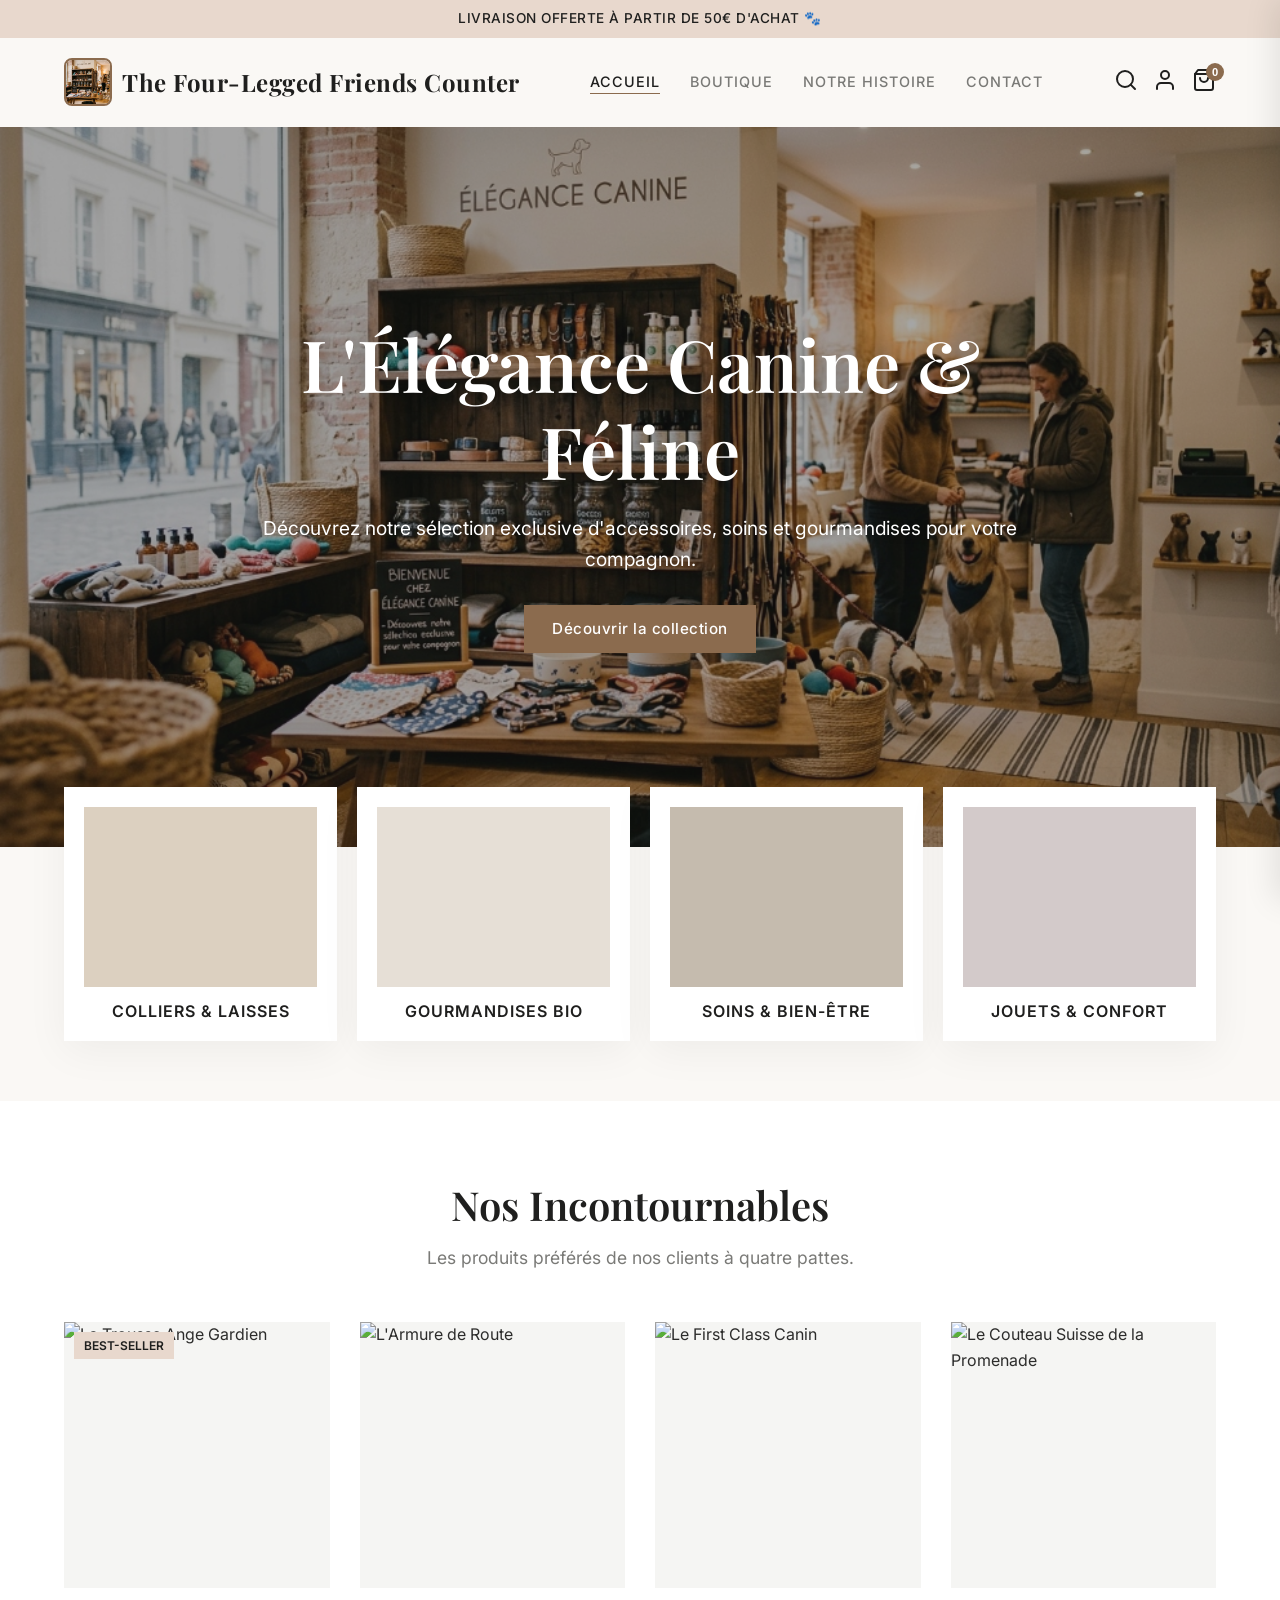
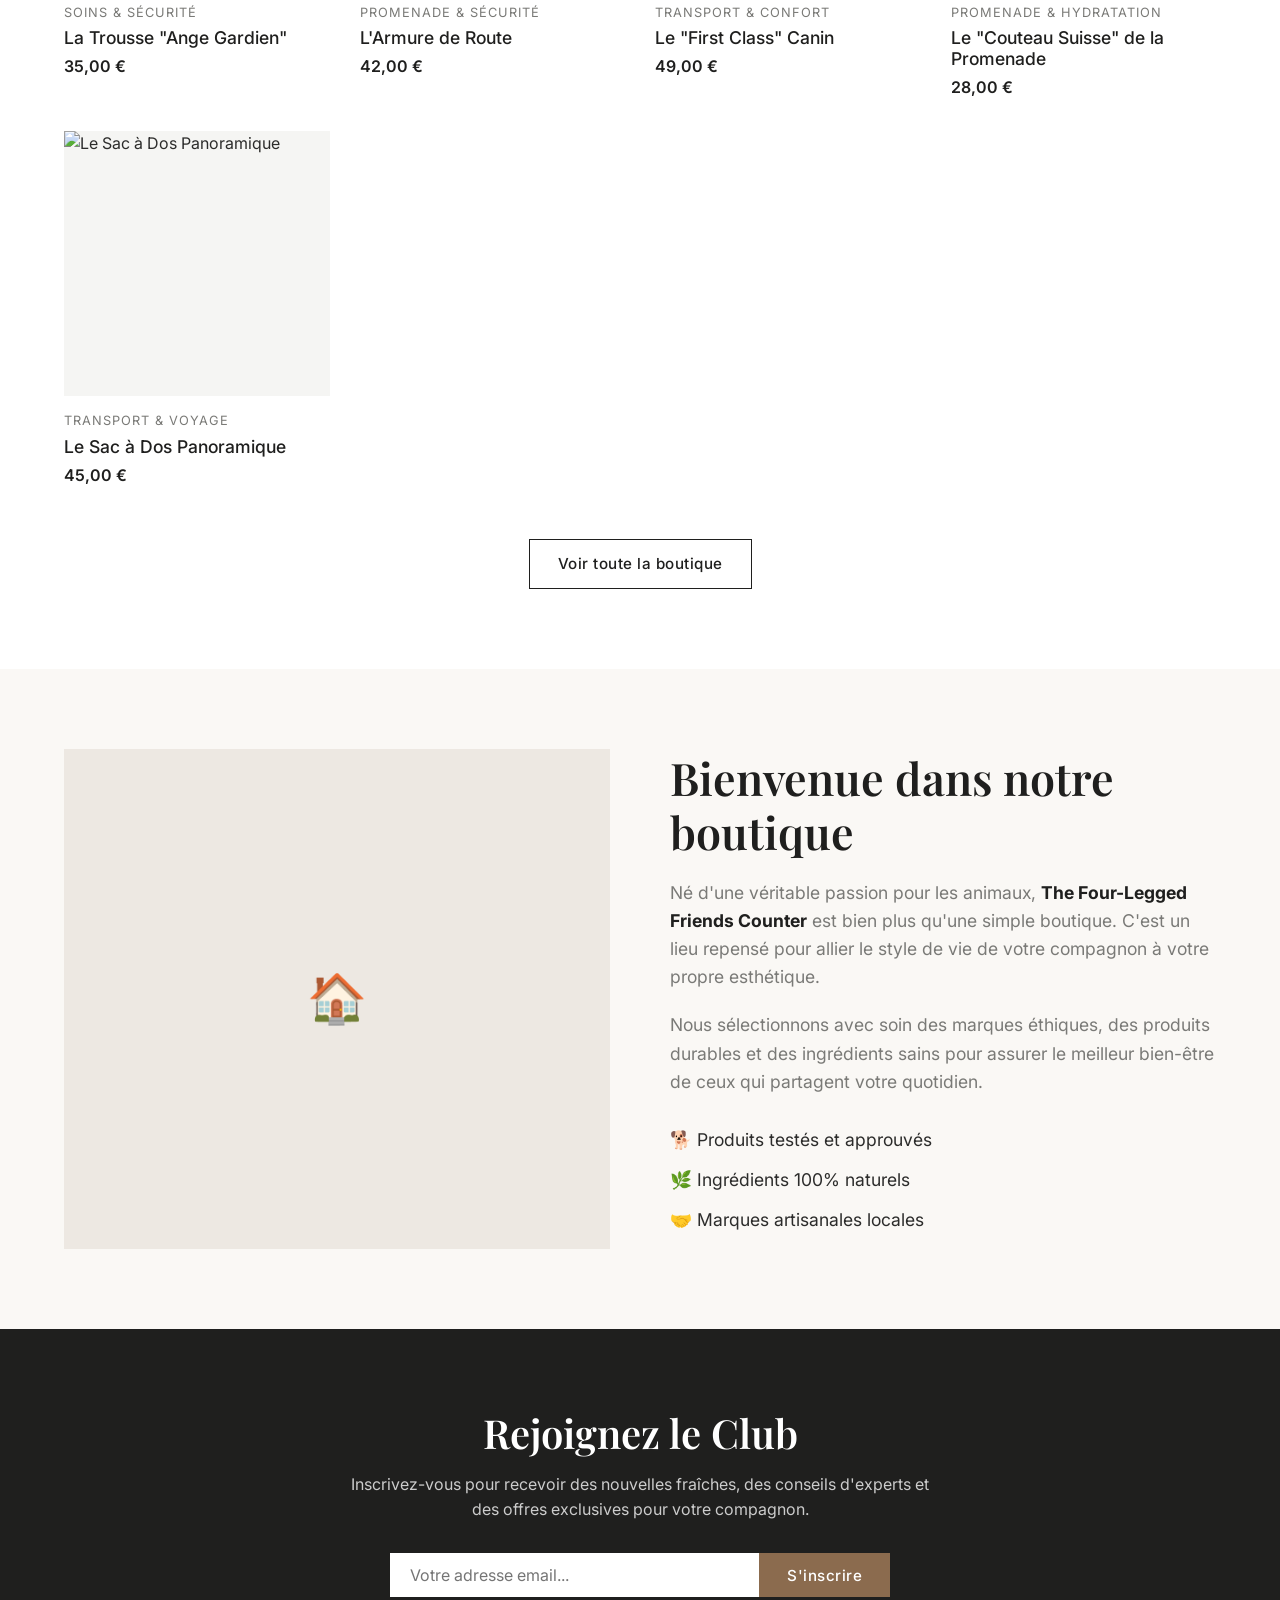
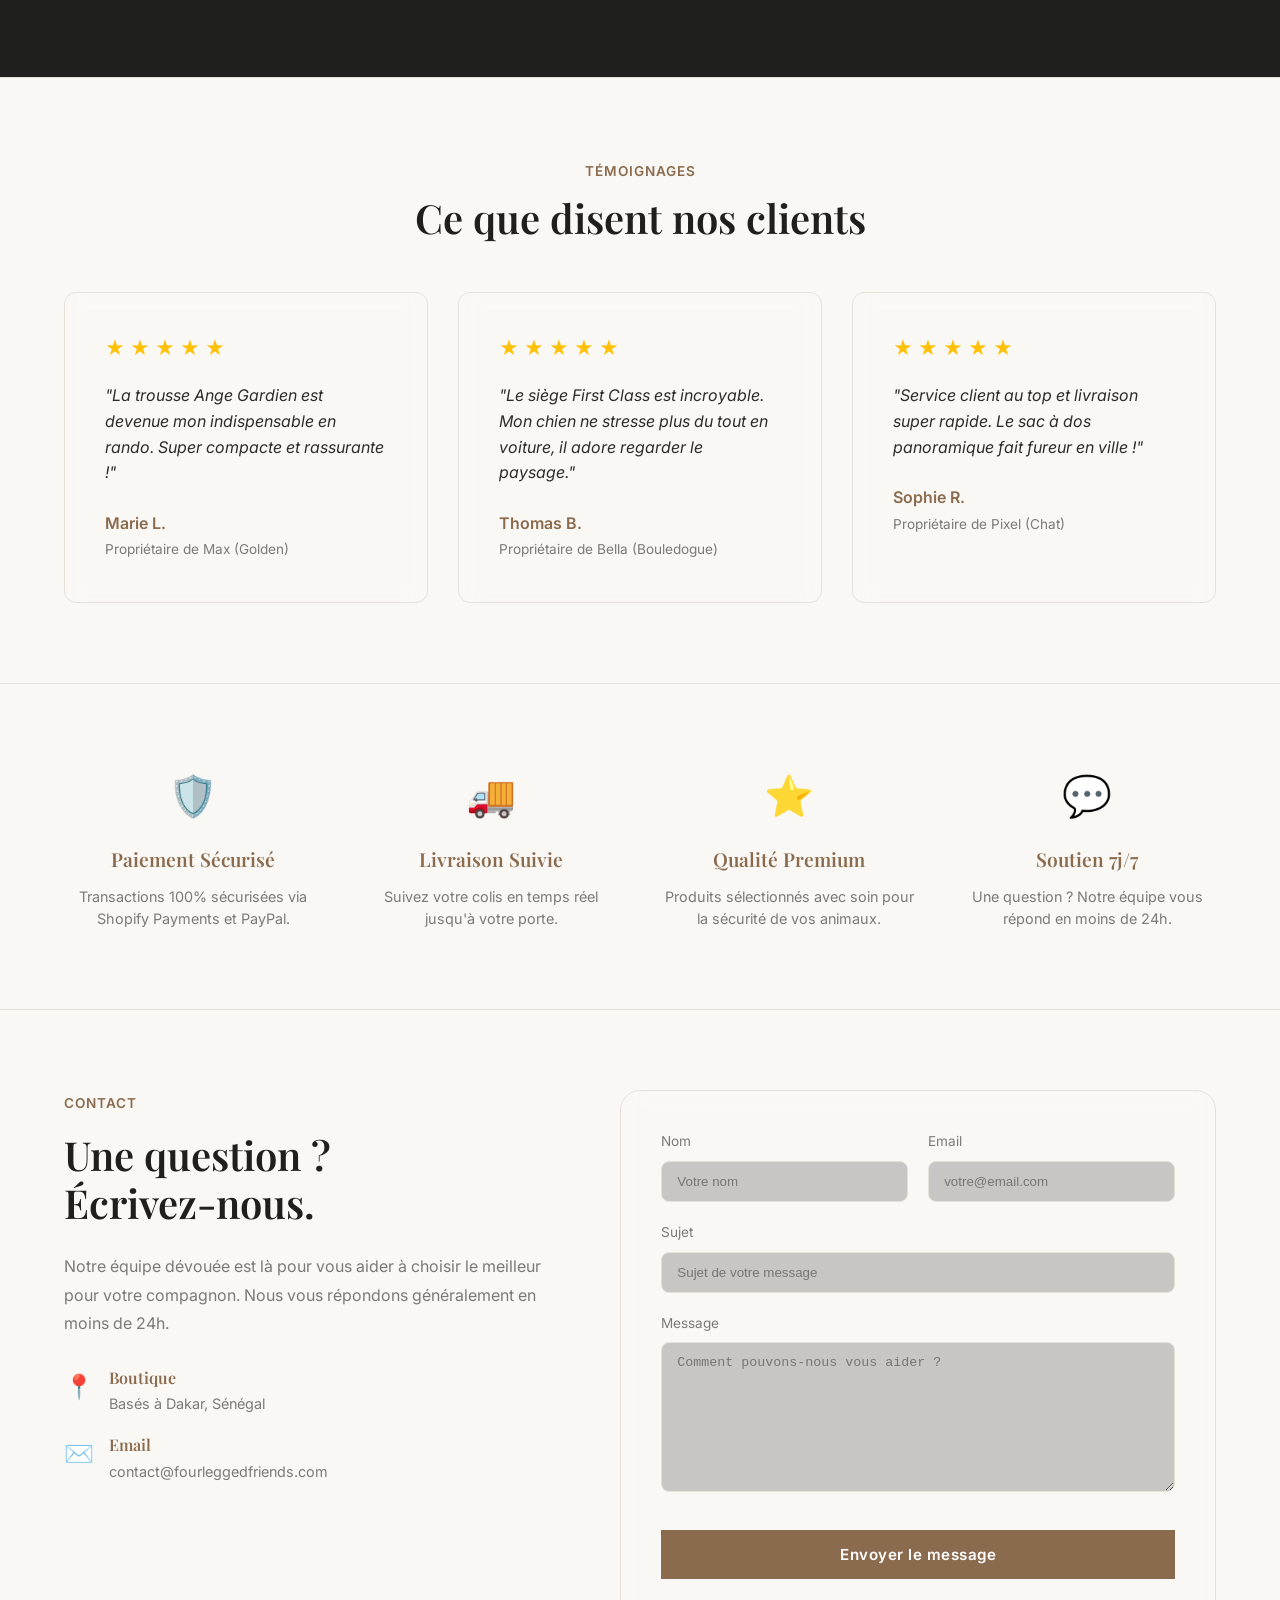
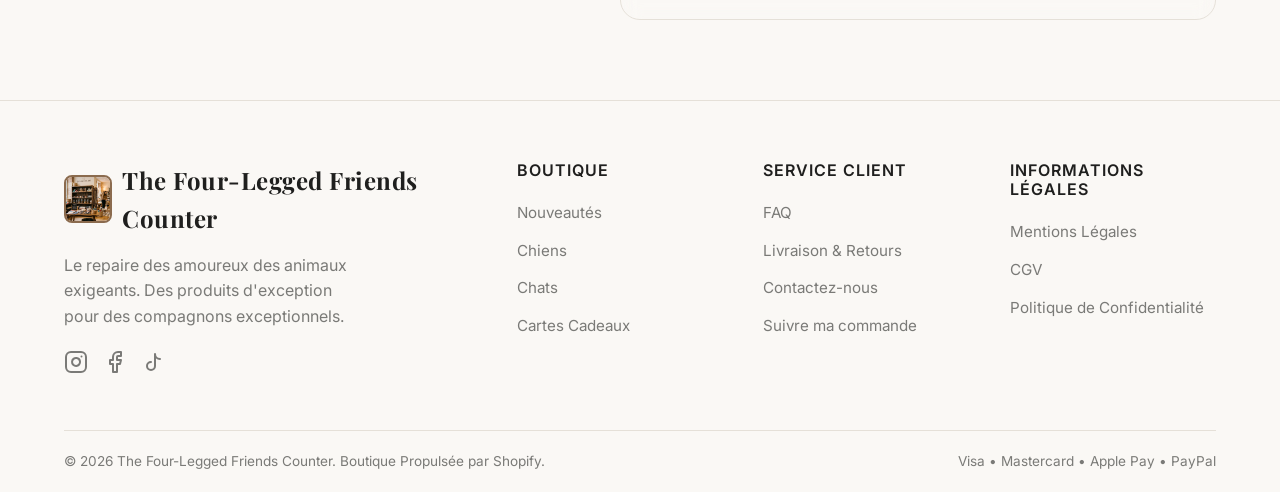
==== commit fd1c76bb: "Add files via upload" ====
--- a/index.html
+++ b/index.html
@@ -52,7 +52,7 @@
                 <li><a href="#hero" class="active">Accueil</a></li>
                 <li><a href="#shop">Boutique</a></li>
                 <li><a href="#about">Notre Histoire</a></li>
-                <li><a href="#contact">Contact</a></li>
+                <li><a href="#contact-form">Contact</a></li>
             </ul>
             
             <div class="nav-icons">
@@ -298,6 +298,60 @@
         </div>
     </section>
 
+    <!-- Contact Section -->
+    <section class="contact-section section-padding" id="contact-form">
+        <div class="container">
+            <div class="contact-grid" style="display: grid; grid-template-columns: 1fr 1.2fr; gap: 60px; align-items: start;">
+                <div class="contact-info scroll-reveal">
+                    <span class="section-subtitle" style="color: var(--clr-primary); text-transform: uppercase; font-size: 0.85rem; font-weight: 600; letter-spacing: 1px;">Contact</span>
+                    <h2 class="section-title" style="font-size: 2.5rem; margin: 15px 0 25px;">Une question ? <br>Écrivez-nous.</h2>
+                    <p style="color: var(--clr-text-light); line-height: 1.8; margin-bottom: 30px;">Notre équipe dévouée est là pour vous aider à choisir le meilleur pour votre compagnon. Nous vous répondons généralement en moins de 24h.</p>
+                    
+                    <div class="contact-details">
+                        <div class="contact-item" style="display: flex; gap: 15px; margin-bottom: 20px;">
+                            <span style="font-size: 1.5rem;">📍</span>
+                            <div>
+                                <h4 style="color: var(--clr-primary); margin-bottom: 5px;">Boutique</h4>
+                                <p style="font-size: 0.9rem; color: var(--clr-text-light);">Basés à Dakar, Sénégal</p>
+                            </div>
+                        </div>
+                        <div class="contact-item" style="display: flex; gap: 15px; margin-bottom: 20px;">
+                            <span style="font-size: 1.5rem;">✉️</span>
+                            <div>
+                                <h4 style="color: var(--clr-primary); margin-bottom: 5px;">Email</h4>
+                                <p style="font-size: 0.9rem; color: var(--clr-text-light);">contact@fourleggedfriends.com</p>
+                            </div>
+                        </div>
+                    </div>
+                </div>
+
+                <div class="contact-form-wrapper scroll-reveal delay-2" style="background: rgba(255, 255, 255, 0.03); border: 1px solid var(--clr-border); padding: 40px; border-radius: 20px; backdrop-filter: blur(10px);">
+                    <form action="https://formspree.io/f/mpqylban" method="POST" class="contact-form">
+                        <div style="display: grid; grid-template-columns: 1fr 1fr; gap: 20px; margin-bottom: 20px;">
+                            <div class="form-group">
+                                <label style="display: block; font-size: 0.85rem; color: var(--clr-text-light); margin-bottom: 8px;">Nom</label>
+                                <input type="text" name="name" placeholder="Votre nom" required style="width: 100%; padding: 12px 15px; background: rgba(0,0,0,0.2); border: 1px solid var(--clr-border); border-radius: 8px; color: white; outline: none;">
+                            </div>
+                            <div class="form-group">
+                                <label style="display: block; font-size: 0.85rem; color: var(--clr-text-light); margin-bottom: 8px;">Email</label>
+                                <input type="email" name="_replyto" placeholder="votre@email.com" required style="width: 100%; padding: 12px 15px; background: rgba(0,0,0,0.2); border: 1px solid var(--clr-border); border-radius: 8px; color: white; outline: none;">
+                            </div>
+                        </div>
+                        <div class="form-group" style="margin-bottom: 20px;">
+                            <label style="display: block; font-size: 0.85rem; color: var(--clr-text-light); margin-bottom: 8px;">Sujet</label>
+                            <input type="text" name="subject" placeholder="Sujet de votre message" style="width: 100%; padding: 12px 15px; background: rgba(0,0,0,0.2); border: 1px solid var(--clr-border); border-radius: 8px; color: white; outline: none;">
+                        </div>
+                        <div class="form-group" style="margin-bottom: 30px;">
+                            <label style="display: block; font-size: 0.85rem; color: var(--clr-text-light); margin-bottom: 8px;">Message</label>
+                            <textarea name="message" placeholder="Comment pouvons-nous vous aider ?" required style="width: 100%; padding: 12px 15px; background: rgba(0,0,0,0.2); border: 1px solid var(--clr-border); border-radius: 8px; color: white; outline: none; min-height: 150px; resize: vertical;"></textarea>
+                        </div>
+                        <button type="submit" class="btn btn-primary" style="width: 100%; padding: 15px; font-weight: 600;">Envoyer le message</button>
+                    </form>
+                </div>
+            </div>
+        </div>
+    </section>
+
     <!-- Footer -->
     <footer id="contact" class="footer">
         <div class="container">
@@ -308,10 +362,10 @@
                         <span class="logo-text">The Four-Legged Friends Counter</span>
                     </div>
                     <p>Le repaire des amoureux des animaux exigeants. Des produits d'exception pour des compagnons exceptionnels.</p>
-                    <div class="socials">
-                        <a href="#">Instagram</a>
-                        <a href="#">Facebook</a>
-                        <a href="#">Pinterest</a>
+                    <div class="socials" style="display: flex; gap: 15px; margin-top: 20px;">
+                        <a href="#" aria-label="Instagram" style="color: var(--clr-text-light); transition: var(--transition);"><svg width="24" height="24" viewBox="0 0 24 24" fill="none" stroke="currentColor" stroke-width="2" stroke-linecap="round" stroke-linejoin="round"><rect x="2" y="2" width="20" height="20" rx="5" ry="5"></rect><path d="M16 11.37A4 4 0 1 1 12.63 8 4 4 0 0 1 16 11.37z"></path><line x1="17.5" y1="6.5" x2="17.51" y2="6.5"></line></svg></a>
+                        <a href="#" aria-label="Facebook" style="color: var(--clr-text-light); transition: var(--transition);"><svg width="24" height="24" viewBox="0 0 24 24" fill="none" stroke="currentColor" stroke-width="2" stroke-linecap="round" stroke-linejoin="round"><path d="M18 2h-3a5 5 0 0 0-5 5v3H7v4h3v8h4v-8h3l1-4h-4V7a1 1 0 0 1 1-1h3z"></path></svg></a>
+                        <a href="#" aria-label="TikTok" style="color: var(--clr-text-light); transition: var(--transition);"><svg width="24" height="24" viewBox="0 0 24 24" fill="none" stroke="currentColor" stroke-width="2" stroke-linecap="round" stroke-linejoin="round"><path d="M9 12a4 4 0 1 0 4 4V4a5 5 0 0 0 5 5"></path></svg></a>
                     </div>
                 </div>
                 
@@ -330,7 +384,7 @@
                     <ul>
                         <li><a href="#">FAQ</a></li>
                         <li><a href="#">Livraison & Retours</a></li>
-                        <li><a href="#">Contactez-nous</a></li>
+                        <li><a href="#contact-form">Contactez-nous</a></li>
                         <li><a href="#">Suivre ma commande</a></li>
                     </ul>
                 </div>
--- a/styles.css
+++ b/styles.css
@@ -950,3 +950,31 @@
         grid-template-columns: 1fr;
     }
 }
+
+/* Contact Section Styles */
+.contact-section {
+    background: var(--clr-bg);
+    border-top: 1px solid var(--clr-border);
+}
+
+.contact-form input:focus, 
+.contact-form textarea:focus {
+    border-color: var(--clr-primary) !important;
+    background: rgba(196, 164, 124, 0.05) !important;
+}
+
+@media (max-width: 900px) {
+    .contact-grid {
+        grid-template-columns: 1fr !important;
+        gap: 40px !important;
+    }
+}
+
+@media (max-width: 600px) {
+    .contact-form-wrapper {
+        padding: 25px !important;
+    }
+.socials a:hover {
+    color: var(--clr-primary) !important;
+    transform: translateY(-3px);
+}
